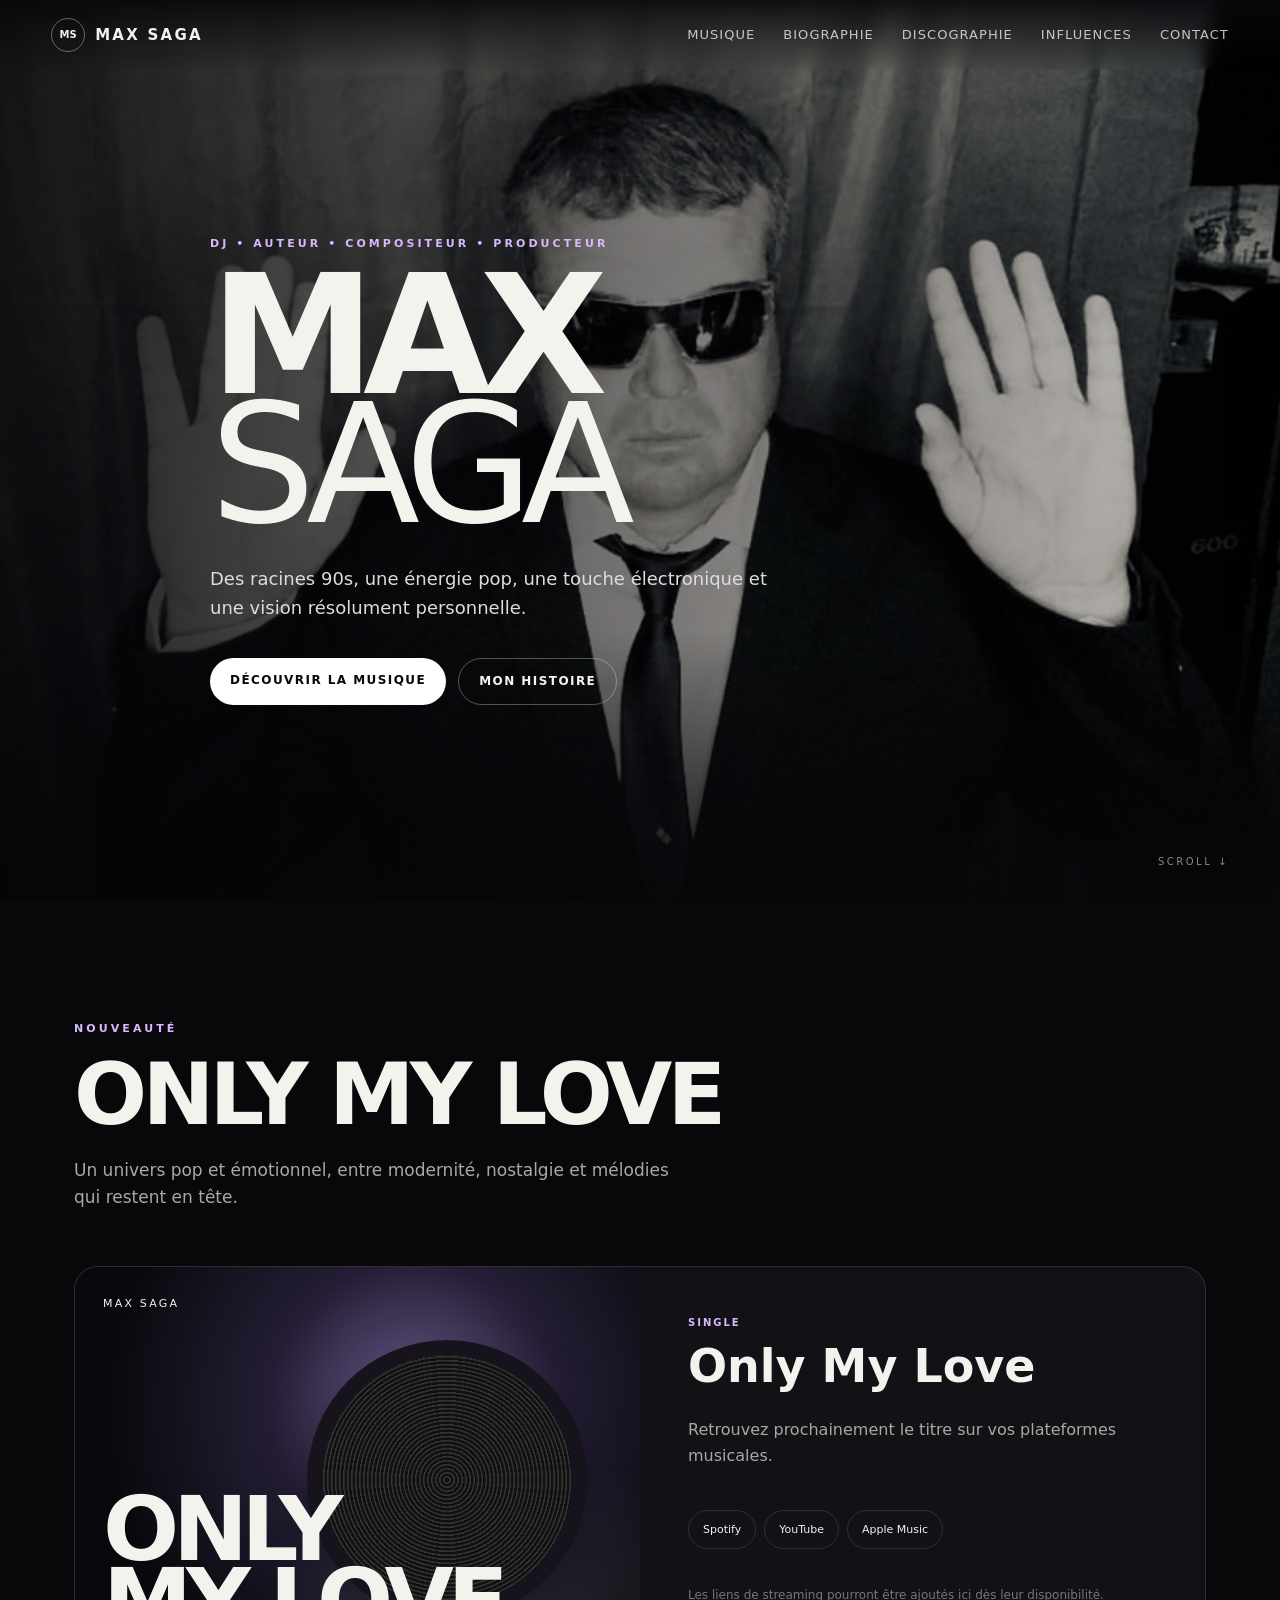
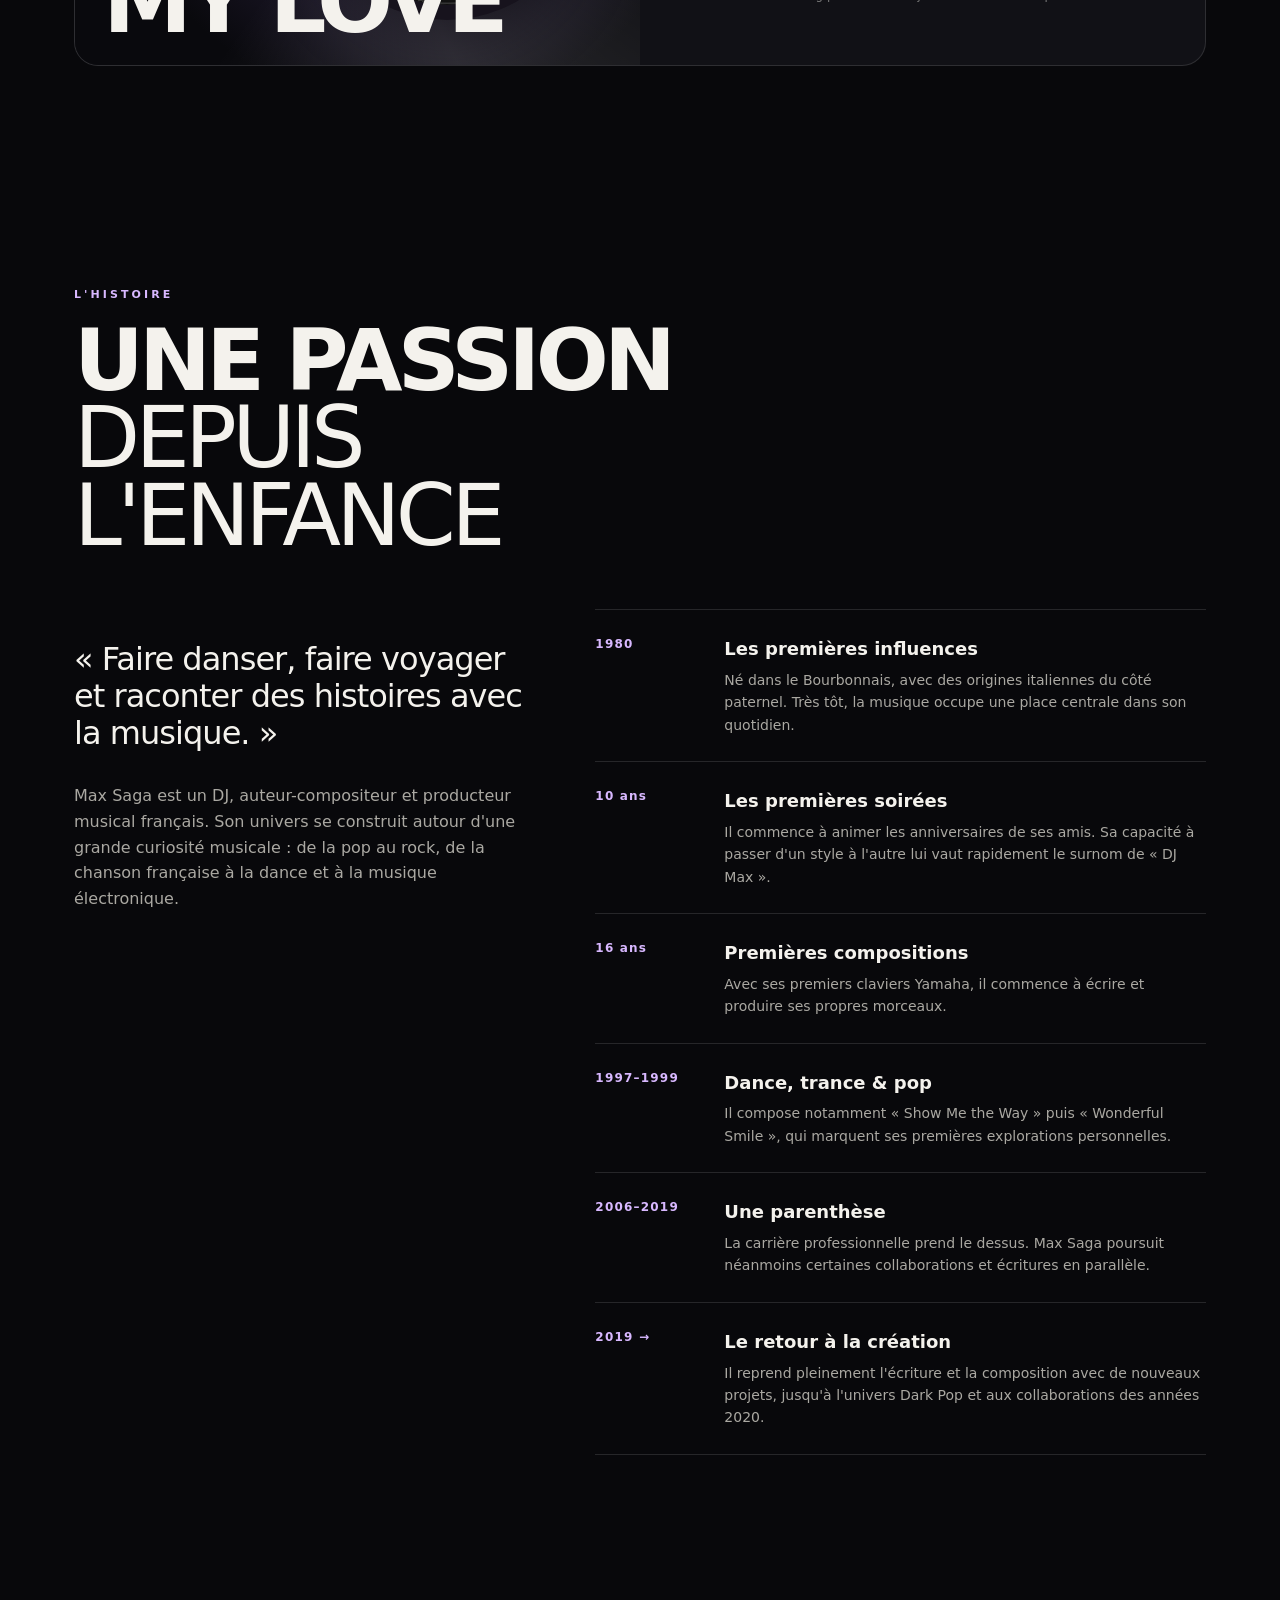
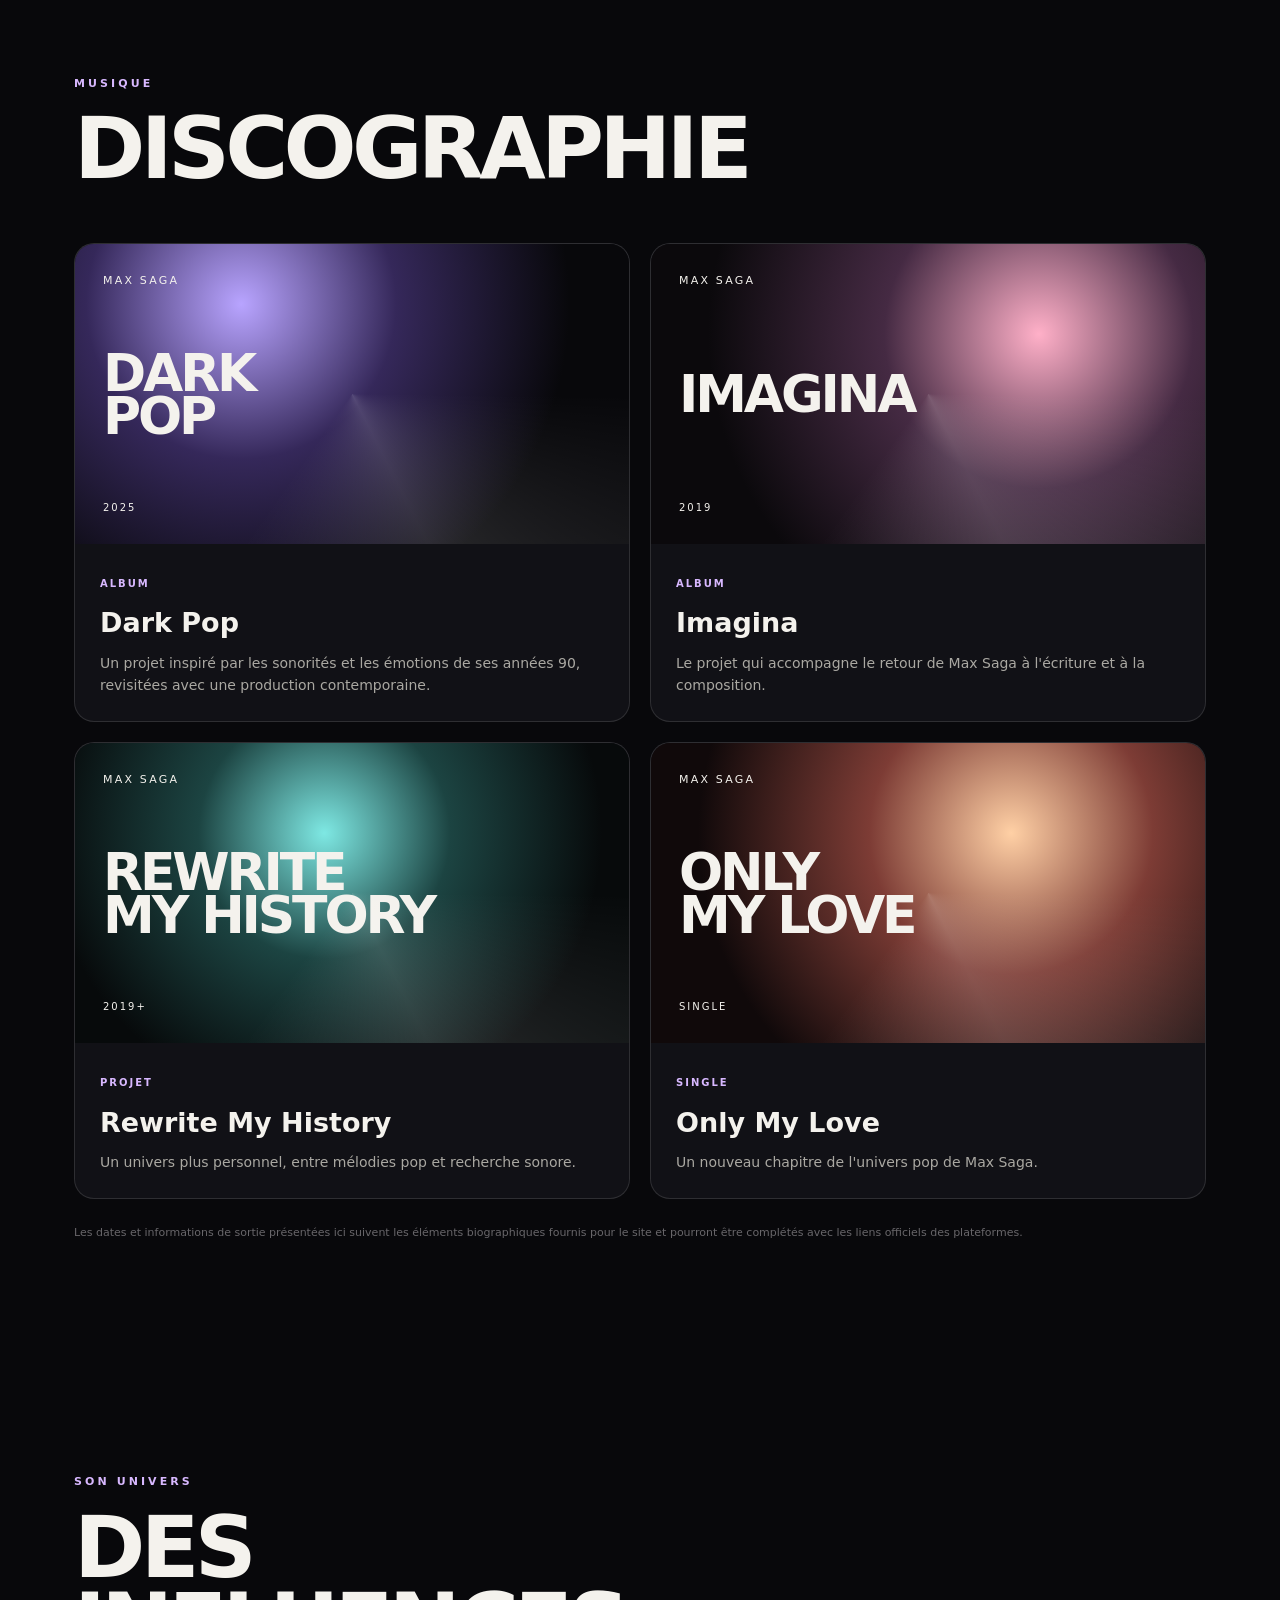
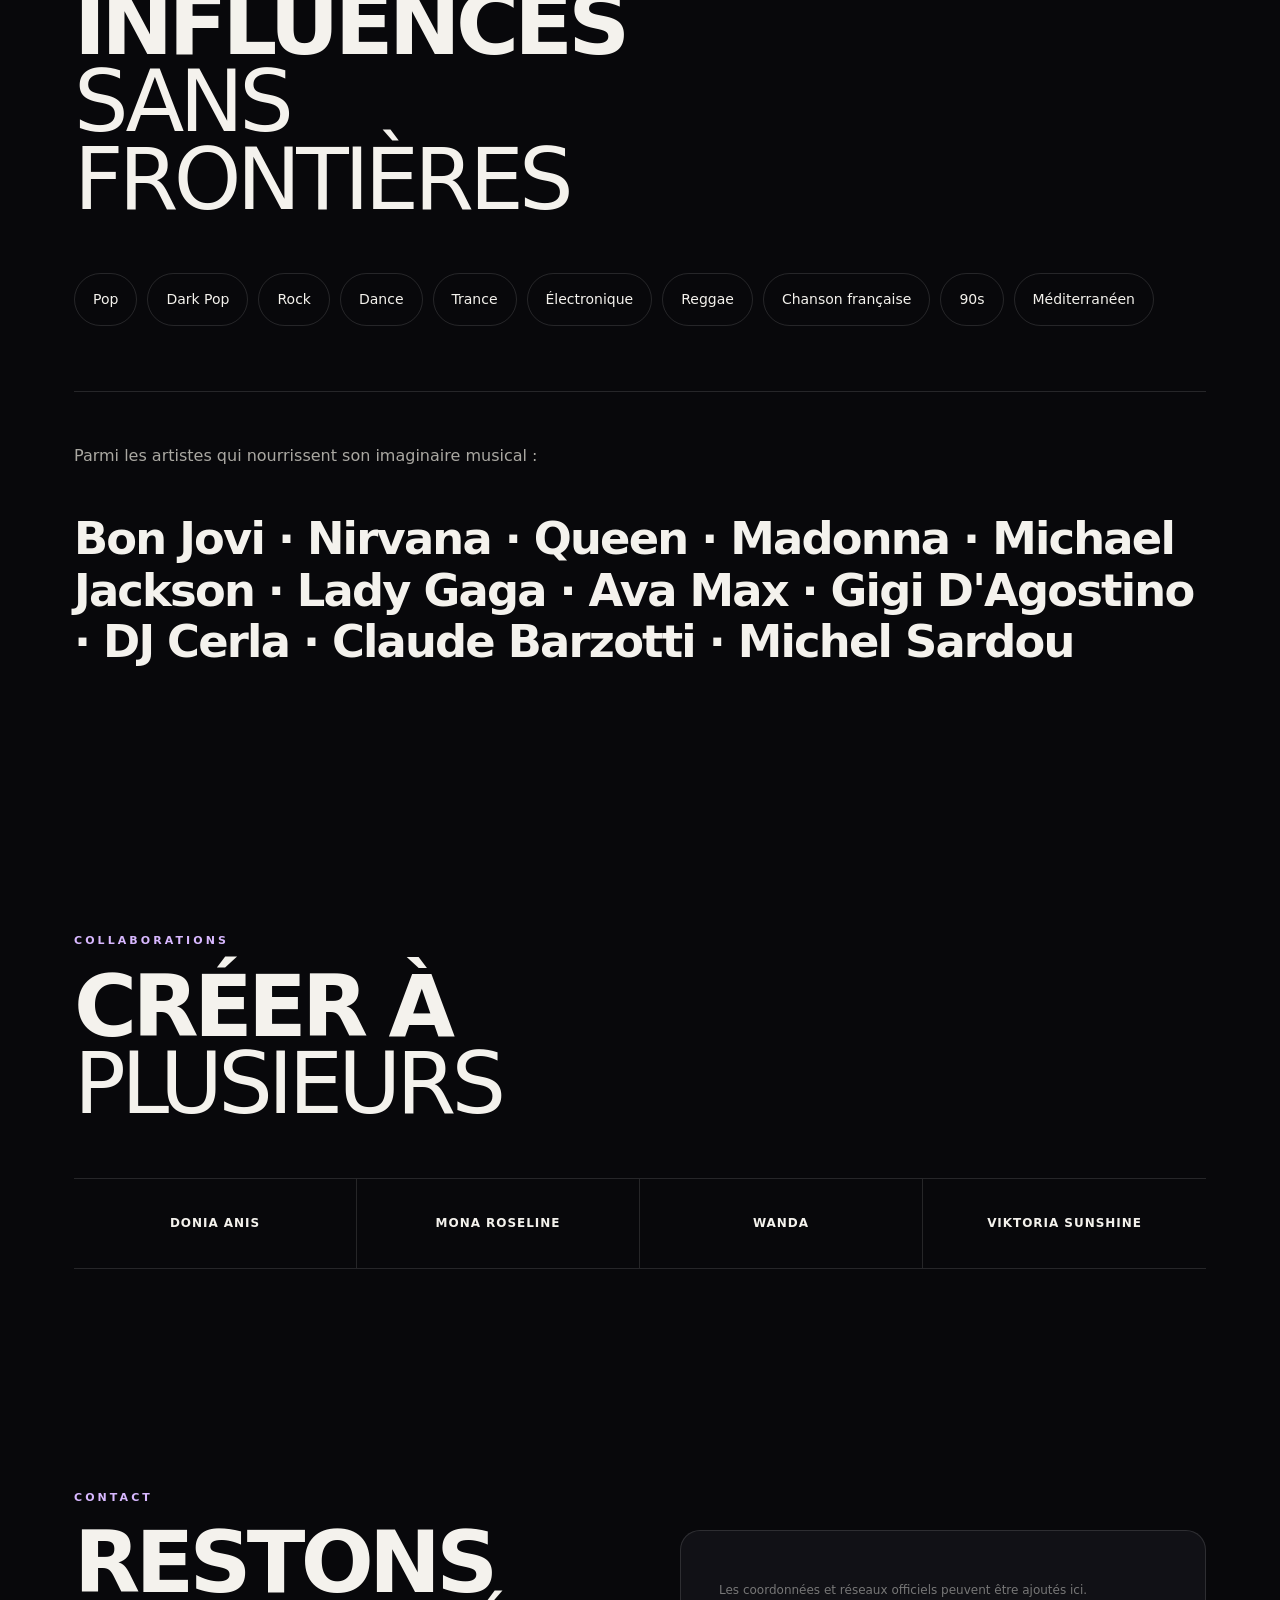
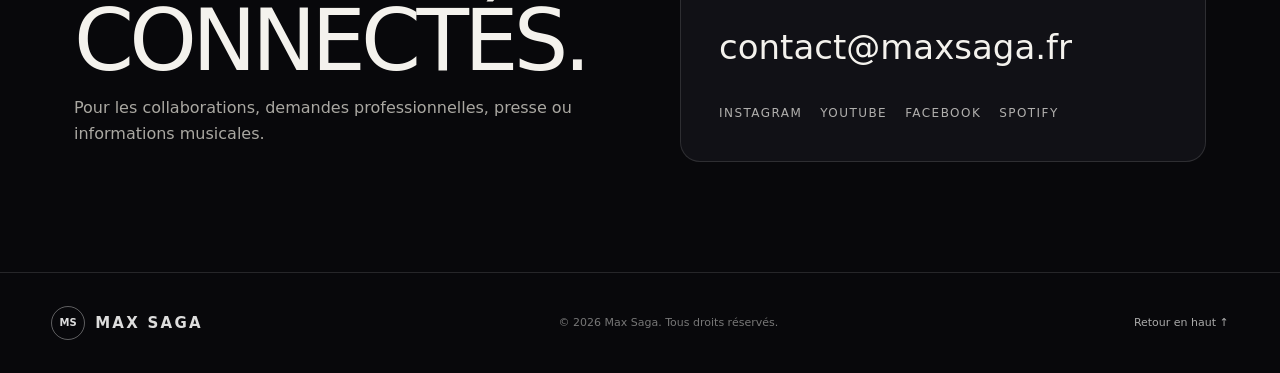
==== index.html @ e33db21e "Add files via upload" ====
<!doctype html>
<html lang="fr">
<head>
  <meta charset="utf-8">
  <meta name="viewport" content="width=device-width, initial-scale=1">
  <title>Max Saga — DJ, auteur & producteur musical</title>
  <meta name="description" content="Max Saga — DJ, auteur-compositeur et producteur français. Pop, Dark Pop, rock, dance et musique électronique. Découvrez sa biographie, sa discographie et ses projets.">
  <meta name="keywords" content="Max Saga, DJ Max, musique, producteur, compositeur, Dark Pop, pop, dance, trance, rock, France">
  <meta name="author" content="Max Saga">
  <meta name="robots" content="index, follow">
  <meta name="theme-color" content="#09090d">
  <link rel="canonical" href="https://maxsaga.fr/">
  <meta property="og:type" content="website">
  <meta property="og:title" content="Max Saga — DJ, auteur & producteur musical">
  <meta property="og:description" content="Le site officiel de Max Saga. Musique, biographie, discographie et actualités.">
  <meta property="og:url" content="https://maxsaga.fr/">
  <meta property="og:image" content="https://maxsaga.fr/assets/max-saga-portrait.jpg">
  <meta name="twitter:card" content="summary_large_image">
  <meta name="twitter:title" content="Max Saga — DJ, auteur & producteur musical">
  <meta name="twitter:description" content="Le site officiel de Max Saga.">
  <meta name="twitter:image" content="https://maxsaga.fr/assets/max-saga-portrait.jpg">
  <link rel="icon" href="favicon.svg" type="image/svg+xml">
  <link rel="stylesheet" href="styles.css">

  <script type="application/ld+json">
  {
    "@context": "https://schema.org",
    "@type": "MusicGroup",
    "name": "Max Saga",
    "url": "https://maxsaga.fr/",
    "genre": ["Pop", "Dark Pop", "Electronic", "Dance", "Rock"],
    "description": "Max Saga est un DJ, auteur-compositeur et producteur musical français.",
    "image": "https://maxsaga.fr/assets/max-saga-portrait.jpg"
  }
  </script>
</head>

<body>
  <header class="site-header">
    <a class="brand" href="#accueil" aria-label="Max Saga — accueil">
      <span class="brand-mark">MS</span>
      <span>MAX <strong>SAGA</strong></span>
    </a>
    <button class="menu-toggle" aria-label="Ouvrir le menu" aria-expanded="false">☰</button>
    <nav class="nav" aria-label="Navigation principale">
      <a href="#musique">Musique</a>
      <a href="biographie.html">Biographie</a>
      <a href="#discographie">Discographie</a>
      <a href="#influences">Influences</a>
      <a href="#contact">Contact</a>
    </nav>
  </header>

  <main>
    <section id="accueil" class="hero">
      <div class="hero-image" role="img" aria-label="Portrait de Max Saga"></div>
      <div class="hero-overlay"></div>
      <div class="hero-content">
        <p class="eyebrow">DJ • AUTEUR • COMPOSITEUR • PRODUCTEUR</p>
        <h1>MAX<br><span>SAGA</span></h1>
        <p class="hero-text">Des racines 90s, une énergie pop, une touche électronique et une vision résolument personnelle.</p>
        <div class="hero-actions">
          <a class="button button-primary" href="#musique">Découvrir la musique</a>
          <a class="button button-ghost" href="#biographie">Mon histoire</a>
        </div>
      </div>
      <div class="scroll-note">SCROLL ↓</div>
    </section>

    <section id="musique" class="section featured">
      <div class="section-heading">
        <p class="eyebrow">NOUVEAUTÉ</p>
        <h2>ONLY MY LOVE</h2>
        <p>Un univers pop et émotionnel, entre modernité, nostalgie et mélodies qui restent en tête.</p>
      </div>
      <div class="featured-card">
        <div class="featured-art">
          <div class="record"></div>
          <span>MAX SAGA</span>
          <strong>ONLY<br>MY LOVE</strong>
        </div>
        <div class="featured-info">
          <span class="tag">SINGLE</span>
          <h3>Only My Love</h3>
          <p>Retrouvez prochainement le titre sur vos plateformes musicales.</p>
          <div class="platforms">
            <a href="#contact" class="platform">Spotify</a>
            <a href="#contact" class="platform">YouTube</a>
            <a href="#contact" class="platform">Apple Music</a>
          </div>
          <p class="small-note">Les liens de streaming pourront être ajoutés ici dès leur disponibilité.</p>
        </div>
      </div>
    </section>

    <section id="biographie" class="section biography">
      <div class="section-heading">
        <p class="eyebrow">L'HISTOIRE</p>
        <h2>UNE PASSION<br><span>DEPUIS L'ENFANCE</span></h2>
      </div>
      <div class="bio-grid">
        <div class="bio-lead">
          <p class="big-quote">« Faire danser, faire voyager et raconter des histoires avec la musique. »</p>
          <p>Max Saga est un DJ, auteur-compositeur et producteur musical français. Son univers se construit autour d'une grande curiosité musicale : de la pop au rock, de la chanson française à la dance et à la musique électronique.</p>
        </div>
        <div class="timeline">
          <article><span>1980</span><div><h3>Les premières influences</h3><p>Né dans le Bourbonnais, avec des origines italiennes du côté paternel. Très tôt, la musique occupe une place centrale dans son quotidien.</p></div></article>
          <article><span>10 ans</span><div><h3>Les premières soirées</h3><p>Il commence à animer les anniversaires de ses amis. Sa capacité à passer d'un style à l'autre lui vaut rapidement le surnom de « DJ Max ».</p></div></article>
          <article><span>16 ans</span><div><h3>Premières compositions</h3><p>Avec ses premiers claviers Yamaha, il commence à écrire et produire ses propres morceaux.</p></div></article>
          <article><span>1997–1999</span><div><h3>Dance, trance & pop</h3><p>Il compose notamment « Show Me the Way » puis « Wonderful Smile », qui marquent ses premières explorations personnelles.</p></div></article>
          <article><span>2006–2019</span><div><h3>Une parenthèse</h3><p>La carrière professionnelle prend le dessus. Max Saga poursuit néanmoins certaines collaborations et écritures en parallèle.</p></div></article>
          <article><span>2019 →</span><div><h3>Le retour à la création</h3><p>Il reprend pleinement l'écriture et la composition avec de nouveaux projets, jusqu'à l'univers Dark Pop et aux collaborations des années 2020.</p></div></article>
        </div>
      </div>
    </section>

    <section id="discographie" class="section discography">
      <div class="section-heading">
        <p class="eyebrow">MUSIQUE</p>
        <h2>DISCOGRAPHIE</h2>
      </div>
      <div class="release-grid">
        <article class="release featured-release">
          <div class="release-cover darkpop"><span>MAX SAGA</span><strong>DARK<br>POP</strong><small>2025</small></div>
          <div class="release-body"><span class="tag">ALBUM</span><h3>Dark Pop</h3><p>Un projet inspiré par les sonorités et les émotions de ses années 90, revisitées avec une production contemporaine.</p></div>
        </article>
        <article class="release">
          <div class="release-cover imagina"><span>MAX SAGA</span><strong>IMAGINA</strong><small>2019</small></div>
          <div class="release-body"><span class="tag">ALBUM</span><h3>Imagina</h3><p>Le projet qui accompagne le retour de Max Saga à l'écriture et à la composition.</p></div>
        </article>
        <article class="release">
          <div class="release-cover rewrite"><span>MAX SAGA</span><strong>REWRITE<br>MY HISTORY</strong><small>2019+</small></div>
          <div class="release-body"><span class="tag">PROJET</span><h3>Rewrite My History</h3><p>Un univers plus personnel, entre mélodies pop et recherche sonore.</p></div>
        </article>
        <article class="release">
          <div class="release-cover onlylove"><span>MAX SAGA</span><strong>ONLY<br>MY LOVE</strong><small>SINGLE</small></div>
          <div class="release-body"><span class="tag">SINGLE</span><h3>Only My Love</h3><p>Un nouveau chapitre de l'univers pop de Max Saga.</p></div>
        </article>
      </div>
      <p class="disclaimer">Les dates et informations de sortie présentées ici suivent les éléments biographiques fournis pour le site et pourront être complétés avec les liens officiels des plateformes.</p>
    </section>

    <section id="influences" class="section influences">
      <div class="section-heading">
        <p class="eyebrow">SON UNIVERS</p>
        <h2>DES INFLUENCES<br><span>SANS FRONTIÈRES</span></h2>
      </div>
      <div class="influence-list">
        <span>Pop</span><span>Dark Pop</span><span>Rock</span><span>Dance</span><span>Trance</span><span>Électronique</span><span>Reggae</span><span>Chanson française</span><span>90s</span><span>Méditerranéen</span>
      </div>
      <div class="artists">
        <p>Parmi les artistes qui nourrissent son imaginaire musical :</p>
        <h3>Bon Jovi · Nirvana · Queen · Madonna · Michael Jackson · Lady Gaga · Ava Max · Gigi D'Agostino · DJ Cerla · Claude Barzotti · Michel Sardou</h3>
      </div>
    </section>

    <section class="section collaborations">
      <div class="section-heading">
        <p class="eyebrow">COLLABORATIONS</p>
        <h2>CRÉER À<br><span>PLUSIEURS</span></h2>
      </div>
      <div class="collab-grid">
        <div>DONIA ANIS</div><div>MONA ROSELINE</div><div>WANDA</div><div>VIKTORIA SUNSHINE</div>
      </div>
    </section>

    <section id="contact" class="section contact">
      <div>
        <p class="eyebrow">CONTACT</p>
        <h2>RESTONS<br><span>CONNECTÉS.</span></h2>
        <p>Pour les collaborations, demandes professionnelles, presse ou informations musicales.</p>
      </div>
      <div class="contact-card">
        <p class="small-note">Les coordonnées et réseaux officiels peuvent être ajoutés ici.</p>
        <a class="email" href="mailto:contact@maxsaga.fr">contact@maxsaga.fr</a>
        <div class="socials">
          <a href="#" aria-label="Instagram">Instagram</a>
          <a href="#" aria-label="YouTube">YouTube</a>
          <a href="#" aria-label="Facebook">Facebook</a>
          <a href="#" aria-label="Spotify">Spotify</a>
        </div>
      </div>
    </section>
  </main>

  <footer class="footer">
    <div class="brand"><span class="brand-mark">MS</span><span>MAX <strong>SAGA</strong></span></div>
    <p>© <span id="year"></span> Max Saga. Tous droits réservés.</p>
    <a href="#accueil">Retour en haut ↑</a>
  </footer>

  <script src="script.js"></script>
</body>
</html>
---- styles.css ----
:root{
  --bg:#08080b; --panel:#111116; --text:#f4f2ed; --muted:#aaa8a2;
  --line:rgba(255,255,255,.12); --accent:#d8b8ff; --accent2:#8d6cff;
  --max:1180px; --radius:24px;
}
*{box-sizing:border-box}
html{scroll-behavior:smooth}
body{margin:0;background:var(--bg);color:var(--text);font-family:Inter,ui-sans-serif,system-ui,-apple-system,BlinkMacSystemFont,"Segoe UI",sans-serif;line-height:1.6}
a{color:inherit;text-decoration:none}
.site-header{position:fixed;z-index:50;top:0;left:0;right:0;display:flex;align-items:center;justify-content:space-between;padding:18px 4vw;background:linear-gradient(180deg,rgba(8,8,11,.9),rgba(8,8,11,0));backdrop-filter:blur(8px)}
.brand{display:flex;align-items:center;gap:10px;font-size:15px;letter-spacing:.15em;font-weight:700}.brand strong{font-weight:900}
.brand-mark{display:grid;place-items:center;width:34px;height:34px;border:1px solid rgba(255,255,255,.35);border-radius:50%;font-size:10px;letter-spacing:0}
.nav{display:flex;gap:28px;font-size:13px;letter-spacing:.08em;text-transform:uppercase}.nav a{opacity:.78}.nav a:hover{opacity:1}
.menu-toggle{display:none;background:none;border:0;color:#fff;font-size:24px}
.hero{min-height:100vh;position:relative;display:flex;align-items:center;overflow:hidden}
.hero-image{position:absolute;inset:0;background-image:url("assets/max-saga-portrait.jpg");background-size:cover;background-position:center 28%;filter:saturate(.82) contrast(1.03)}
.hero-overlay{position:absolute;inset:0;background:linear-gradient(90deg,rgba(5,5,8,.9) 0%,rgba(5,5,8,.56) 45%,rgba(5,5,8,.2) 100%),linear-gradient(0deg,rgba(8,8,11,.9),transparent 30%)}
.hero-content{position:relative;z-index:2;width:min(900px,90%);margin:120px auto 80px;padding:0 20px}
.eyebrow{font-size:11px;letter-spacing:.28em;font-weight:800;color:var(--accent);text-transform:uppercase;margin:0 0 18px}
h1{font-size:clamp(72px,13vw,170px);line-height:.78;letter-spacing:-.075em;margin:0;font-weight:900}h1 span{font-weight:300}
.hero-text{max-width:560px;font-size:18px;color:#ddd;margin:35px 0}
.hero-actions{display:flex;gap:12px;flex-wrap:wrap}.button{display:inline-flex;padding:13px 20px;border-radius:999px;font-size:12px;font-weight:800;letter-spacing:.12em;text-transform:uppercase}.button-primary{background:#fff;color:#08080b}.button-ghost{border:1px solid rgba(255,255,255,.3)}
.scroll-note{position:absolute;right:4vw;bottom:30px;font-size:10px;letter-spacing:.25em;opacity:.55}
.section{max-width:var(--max);margin:auto;padding:110px 24px}.section-heading{max-width:720px;margin-bottom:55px}
h2{font-size:clamp(46px,7vw,86px);line-height:.9;letter-spacing:-.055em;margin:0}h2 span{font-weight:300}
.section-heading>p:last-child{color:var(--muted);max-width:620px;margin-top:24px;font-size:17px}
.featured{padding-top:120px}.featured-card{display:grid;grid-template-columns:1fr 1fr;background:var(--panel);border:1px solid var(--line);border-radius:var(--radius);overflow:hidden}
.featured-art,.release-cover{position:relative;overflow:hidden;min-height:390px;background:radial-gradient(circle at 60% 35%,#6e5e91 0,#241d34 34%,#09090d 72%);padding:28px;display:flex;flex-direction:column;justify-content:space-between}
.featured-art:before,.release-cover:before{content:"";position:absolute;inset:-40%;background:conic-gradient(from 90deg,transparent,#fff2,transparent 35%);animation:spin 18s linear infinite}
.featured-art>*{position:relative}.featured-art span,.release-cover span{font-size:11px;letter-spacing:.2em}.featured-art strong{font-size:clamp(54px,7vw,100px);line-height:.8;letter-spacing:-.07em}
.record{position:absolute!important;width:250px;height:250px;border-radius:50%;right:12%;top:22%;background:repeating-radial-gradient(circle,#111 0 2px,#333 3px 4px);box-shadow:0 0 0 15px #17131d,0 25px 60px #0008}
.featured-info{padding:48px;display:flex;flex-direction:column;justify-content:center}.tag{font-size:10px;letter-spacing:.2em;color:var(--accent);font-weight:800}.featured-info h3{font-size:46px;line-height:1;margin:12px 0}.featured-info p{color:var(--muted)}.platforms{display:flex;gap:8px;flex-wrap:wrap;margin:25px 0}.platform{padding:10px 14px;border:1px solid var(--line);border-radius:999px;font-size:11px}
.small-note{font-size:12px!important;color:#777!important}
.bio-grid{display:grid;grid-template-columns:.85fr 1.15fr;gap:70px}.big-quote{font-size:32px;line-height:1.15;letter-spacing:-.03em}.bio-lead>p:last-child{color:var(--muted)}
.timeline{border-top:1px solid var(--line)}.timeline article{display:grid;grid-template-columns:105px 1fr;gap:24px;padding:25px 0;border-bottom:1px solid var(--line)}.timeline article>span{color:var(--accent);font-size:12px;font-weight:800;letter-spacing:.1em}.timeline h3{margin:0 0 5px;font-size:18px}.timeline p{margin:0;color:var(--muted);font-size:14px}
.release-grid{display:grid;grid-template-columns:repeat(2,1fr);gap:20px}.release{background:var(--panel);border:1px solid var(--line);border-radius:20px;overflow:hidden}.release-cover{min-height:300px}.release-cover strong{font-size:52px;line-height:.82;letter-spacing:-.06em}.release-cover small{font-size:10px;letter-spacing:.2em}.darkpop{background:radial-gradient(circle at 30% 20%,#b8a4ff,#35285a 34%,#08080b 72%)}.imagina{background:radial-gradient(circle at 70% 30%,#ffb0c8,#452a43 35%,#0b090c 75%)}.rewrite{background:radial-gradient(circle at 45% 30%,#7ee8e3,#1c4442 34%,#070a0b 75%)}.onlylove{background:radial-gradient(circle at 65% 30%,#ffd0a5,#7d3c35 34%,#10090a 75%)}
.release-body{padding:25px}.release-body h3{font-size:27px;margin:7px 0}.release-body p{color:var(--muted);margin:0;font-size:14px}.disclaimer{font-size:11px;color:#68666a;margin-top:25px}
.influence-list{display:flex;flex-wrap:wrap;gap:10px;margin-bottom:65px}.influence-list span{padding:14px 18px;border:1px solid var(--line);border-radius:999px;font-size:14px}.artists{border-top:1px solid var(--line);padding-top:35px}.artists p{color:var(--muted)}.artists h3{font-size:clamp(24px,3.5vw,46px);line-height:1.15;letter-spacing:-.04em}
.collab-grid{display:grid;grid-template-columns:repeat(4,1fr);border-top:1px solid var(--line);border-bottom:1px solid var(--line)}.collab-grid div{padding:35px 15px;text-align:center;border-right:1px solid var(--line);font-weight:800;letter-spacing:.08em;font-size:12px}.collab-grid div:last-child{border-right:0}
.contact{display:grid;grid-template-columns:1fr 1fr;gap:80px;align-items:end}.contact>div>p:not(.eyebrow){color:var(--muted);max-width:500px}.contact-card{border:1px solid var(--line);background:var(--panel);padding:38px;border-radius:20px}.email{font-size:clamp(20px,3vw,34px);display:block;margin:20px 0 30px;word-break:break-word}.socials{display:flex;flex-wrap:wrap;gap:18px;font-size:12px;text-transform:uppercase;letter-spacing:.12em}.socials a{opacity:.7}.socials a:hover{opacity:1}
.footer{border-top:1px solid var(--line);display:flex;align-items:center;justify-content:space-between;padding:30px 4vw;color:#777;font-size:11px}.footer .brand{color:#ddd}.footer>a{color:#aaa}
@keyframes spin{to{transform:rotate(360deg)}} 
@media(max-width:800px){
  .site-header{padding:14px 20px}.menu-toggle{display:block}.nav{display:none;position:absolute;top:62px;left:12px;right:12px;padding:20px;background:#111116;border:1px solid var(--line);border-radius:16px;flex-direction:column;gap:16px}.nav.open{display:flex}
  .hero-content{margin-top:150px}.hero-image{background-position:58% center}.hero-overlay{background:linear-gradient(90deg,rgba(5,5,8,.86),rgba(5,5,8,.25)),linear-gradient(0deg,rgba(8,8,11,.95),transparent 50%)}
  .section{padding:80px 20px}.featured-card,.bio-grid,.contact{grid-template-columns:1fr}.featured-info{padding:32px}.record{width:180px;height:180px}.release-grid{grid-template-columns:1fr}.collab-grid{grid-template-columns:1fr 1fr}.collab-grid div:nth-child(2){border-right:0}.collab-grid div{border-bottom:1px solid var(--line)}.footer{flex-direction:column;gap:15px;text-align:center}
}
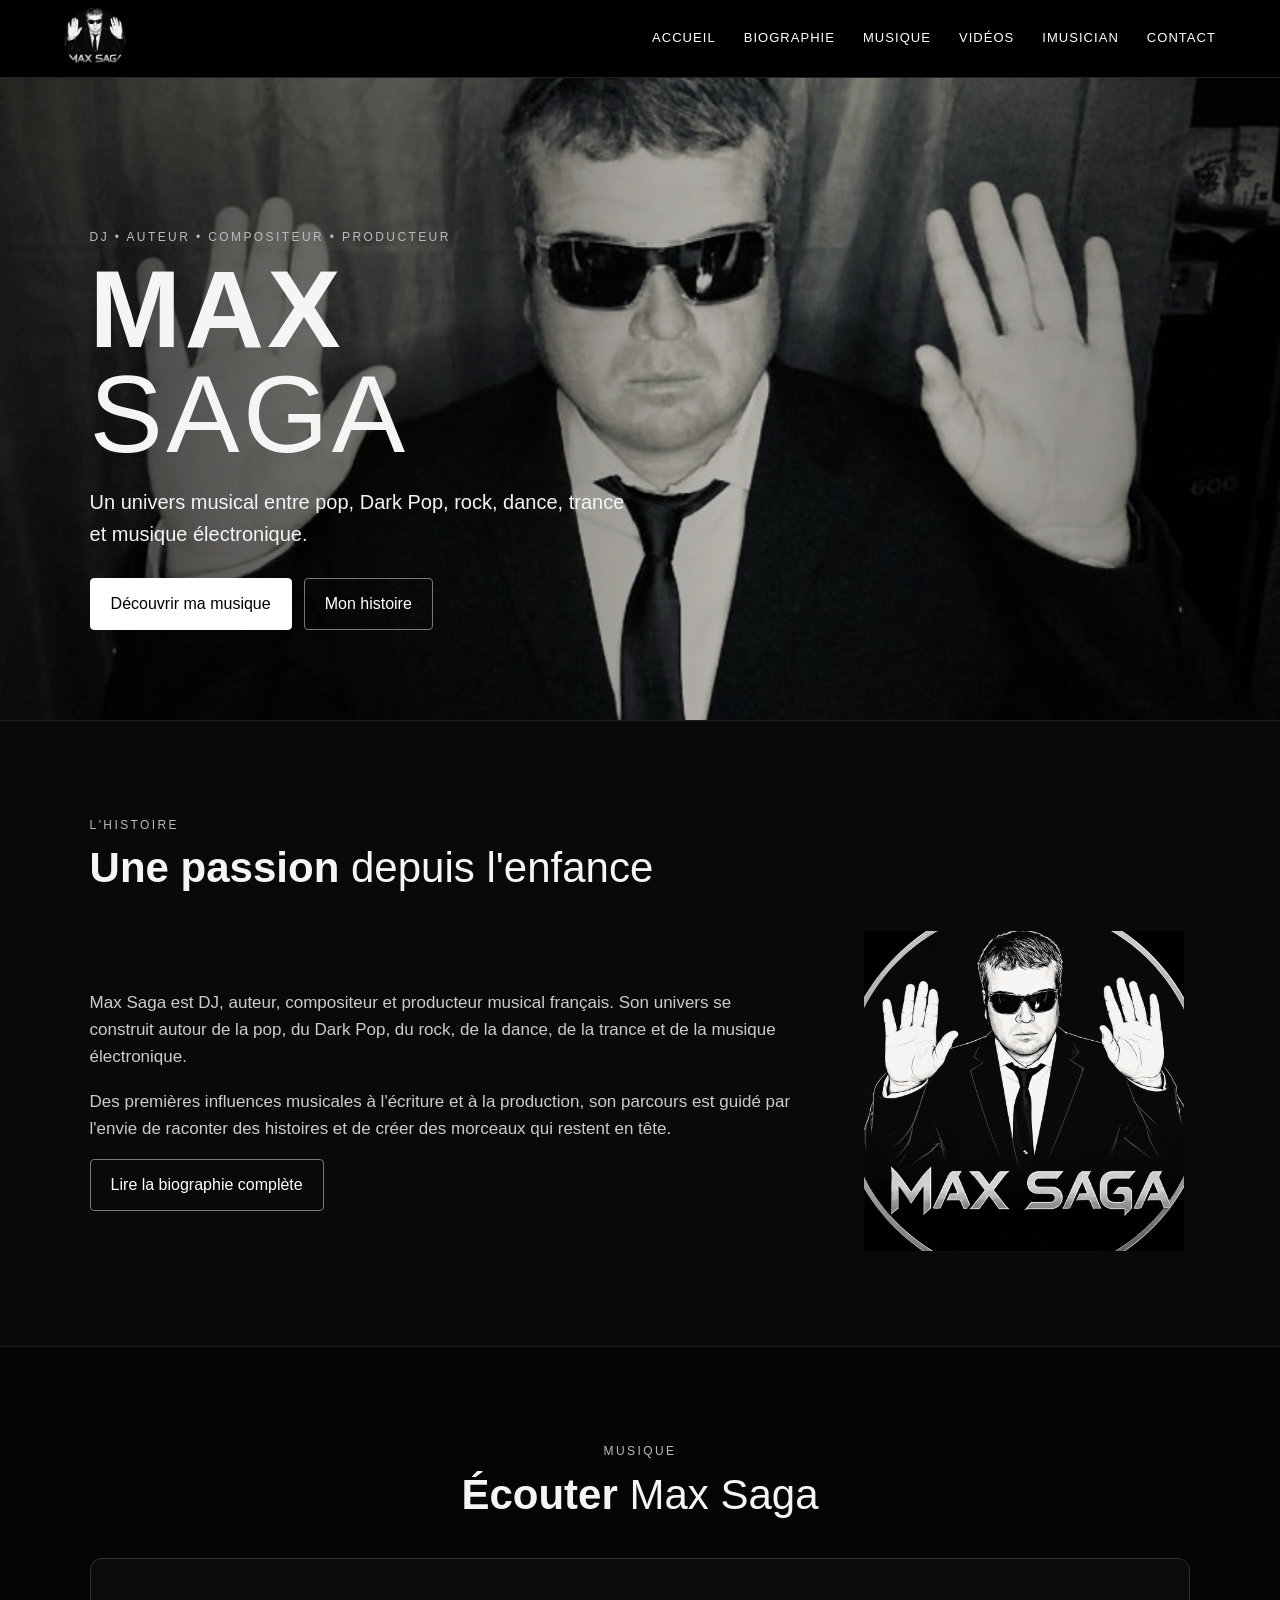
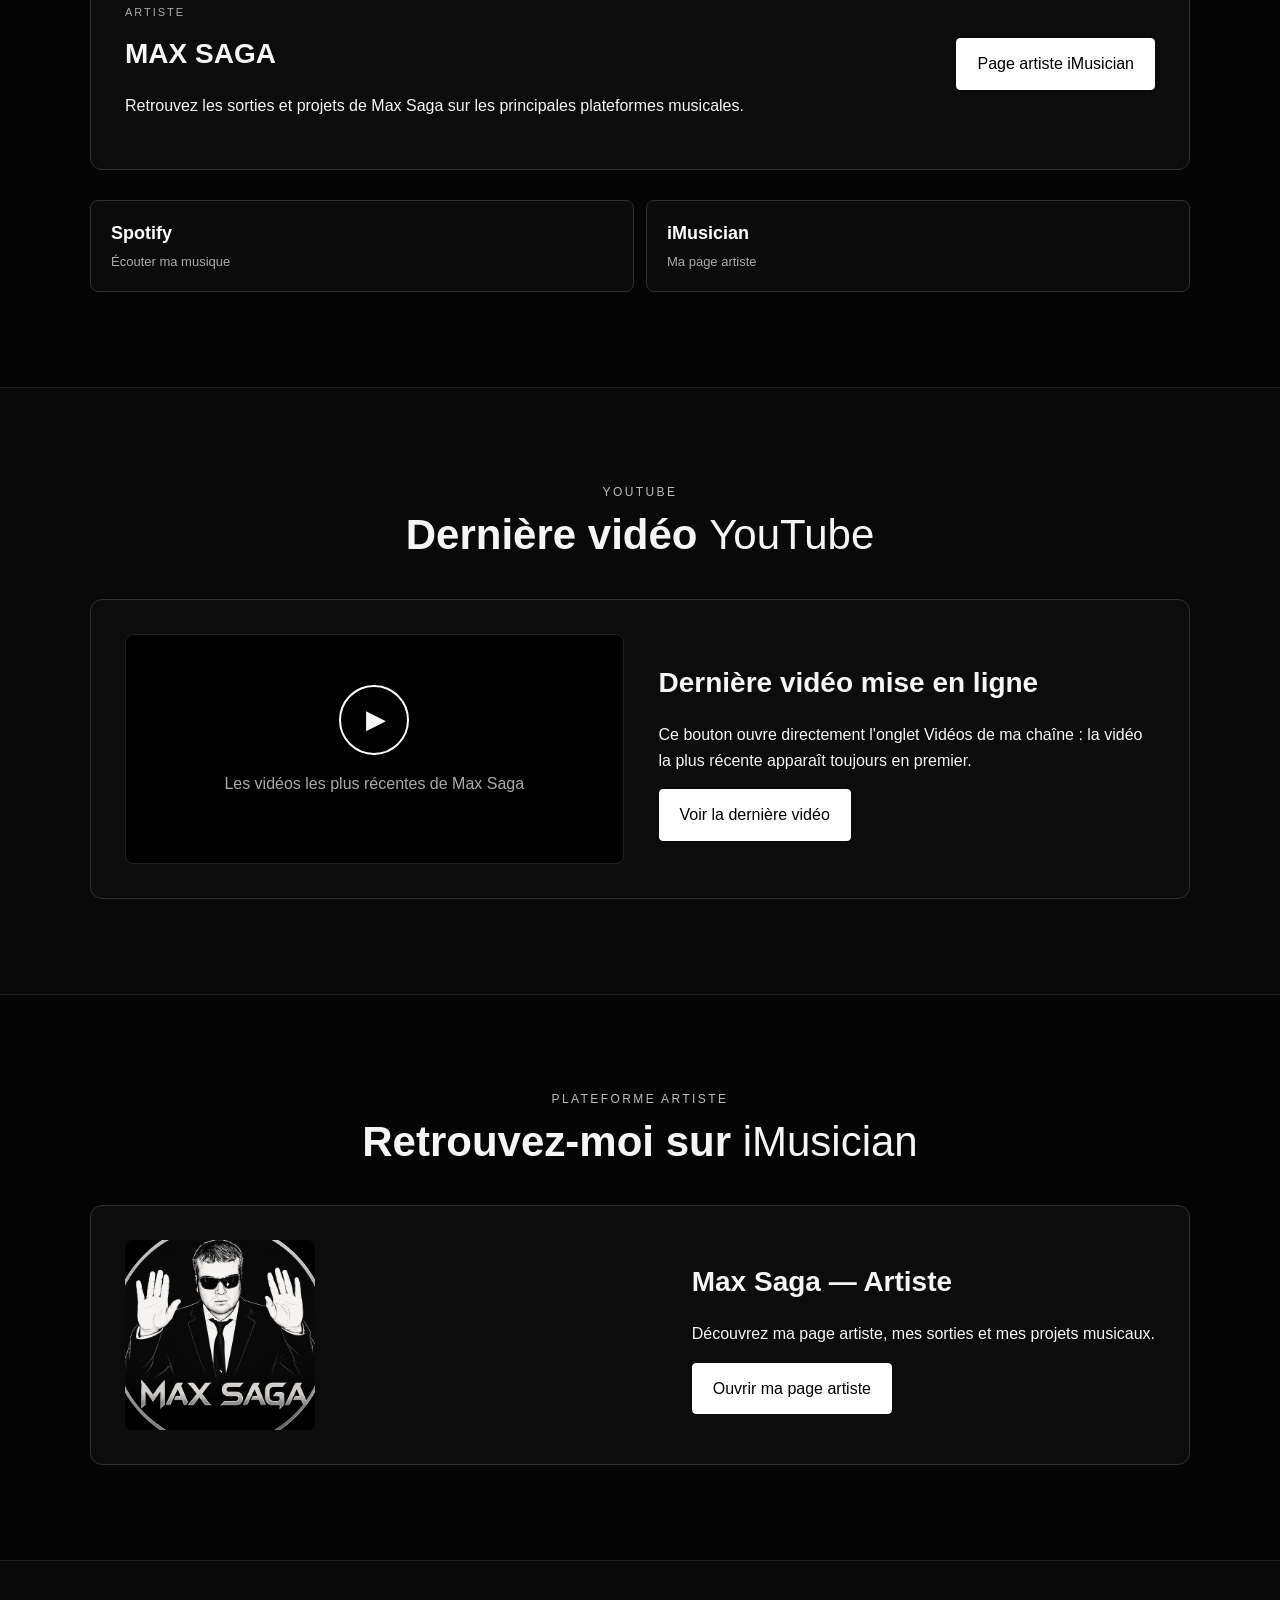
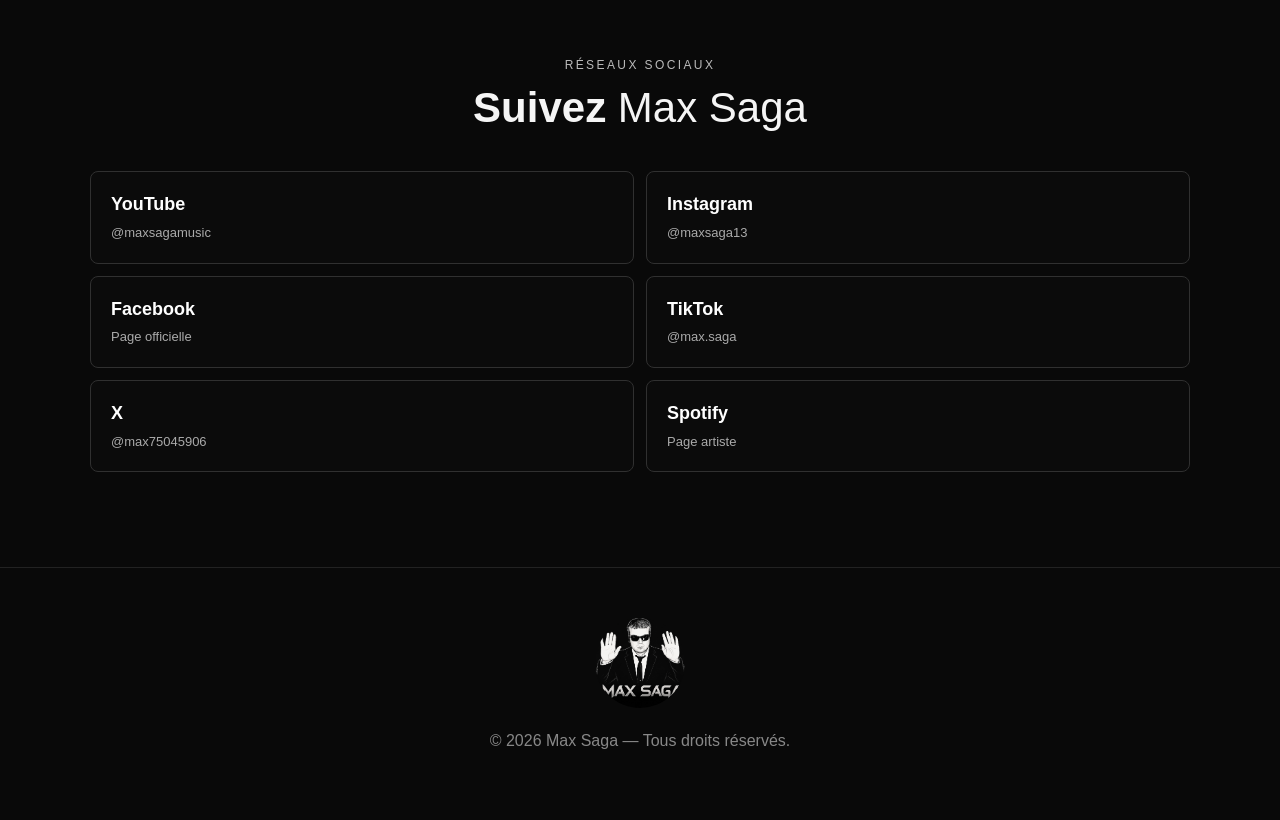
==== commit 0cccb838: "Add files via upload" ====
--- a/index.html
+++ b/index.html
@@ -3,192 +3,136 @@
 <head>
   <meta charset="utf-8">
   <meta name="viewport" content="width=device-width, initial-scale=1">
-  <title>Max Saga — DJ, auteur & producteur musical</title>
-  <meta name="description" content="Max Saga — DJ, auteur-compositeur et producteur français. Pop, Dark Pop, rock, dance et musique électronique. Découvrez sa biographie, sa discographie et ses projets.">
-  <meta name="keywords" content="Max Saga, DJ Max, musique, producteur, compositeur, Dark Pop, pop, dance, trance, rock, France">
-  <meta name="author" content="Max Saga">
-  <meta name="robots" content="index, follow">
-  <meta name="theme-color" content="#09090d">
-  <link rel="canonical" href="https://maxsaga.fr/">
-  <meta property="og:type" content="website">
-  <meta property="og:title" content="Max Saga — DJ, auteur & producteur musical">
-  <meta property="og:description" content="Le site officiel de Max Saga. Musique, biographie, discographie et actualités.">
-  <meta property="og:url" content="https://maxsaga.fr/">
-  <meta property="og:image" content="https://maxsaga.fr/assets/max-saga-portrait.jpg">
-  <meta name="twitter:card" content="summary_large_image">
-  <meta name="twitter:title" content="Max Saga — DJ, auteur & producteur musical">
-  <meta name="twitter:description" content="Le site officiel de Max Saga.">
-  <meta name="twitter:image" content="https://maxsaga.fr/assets/max-saga-portrait.jpg">
-  <link rel="icon" href="favicon.svg" type="image/svg+xml">
+  <title>Max Saga — DJ, auteur, compositeur et producteur</title>
+  <meta name="description" content="Site officiel de Max Saga : musique, biographie, vidéos, iMusician et réseaux sociaux.">
   <link rel="stylesheet" href="styles.css">
+</head>
+<body>
 
-  <script type="application/ld+json">
-  {
-    "@context": "https://schema.org",
-    "@type": "MusicGroup",
-    "name": "Max Saga",
-    "url": "https://maxsaga.fr/",
-    "genre": ["Pop", "Dark Pop", "Electronic", "Dance", "Rock"],
-    "description": "Max Saga est un DJ, auteur-compositeur et producteur musical français.",
-    "image": "https://maxsaga.fr/assets/max-saga-portrait.jpg"
-  }
-  </script>
-</head>
+<header class="site-header">
+  <a class="brand" href="#accueil" aria-label="Max Saga - Accueil">
+    <img src="assets/max-saga-logo.jpg" alt="Logo Max Saga">
+  </a>
 
-<body>
-  <header class="site-header">
-    <a class="brand" href="#accueil" aria-label="Max Saga — accueil">
-      <span class="brand-mark">MS</span>
-      <span>MAX <strong>SAGA</strong></span>
-    </a>
-    <button class="menu-toggle" aria-label="Ouvrir le menu" aria-expanded="false">☰</button>
-    <nav class="nav" aria-label="Navigation principale">
-      <a href="#musique">Musique</a>
-      <a href="biographie.html">Biographie</a>
-      <a href="#discographie">Discographie</a>
-      <a href="#influences">Influences</a>
-      <a href="#contact">Contact</a>
-    </nav>
-  </header>
+  <button class="menu-toggle" aria-label="Ouvrir le menu">☰</button>
 
-  <main>
-    <section id="accueil" class="hero">
-      <div class="hero-image" role="img" aria-label="Portrait de Max Saga"></div>
-      <div class="hero-overlay"></div>
-      <div class="hero-content">
-        <p class="eyebrow">DJ • AUTEUR • COMPOSITEUR • PRODUCTEUR</p>
-        <h1>MAX<br><span>SAGA</span></h1>
-        <p class="hero-text">Des racines 90s, une énergie pop, une touche électronique et une vision résolument personnelle.</p>
-        <div class="hero-actions">
-          <a class="button button-primary" href="#musique">Découvrir la musique</a>
-          <a class="button button-ghost" href="#biographie">Mon histoire</a>
-        </div>
+  <nav class="nav">
+    <a href="#accueil">Accueil</a>
+    <a href="#biographie">Biographie</a>
+    <a href="#musique">Musique</a>
+    <a href="#videos">Vidéos</a>
+    <a href="#imusician">iMusician</a>
+    <a href="#contact">Contact</a>
+  </nav>
+</header>
+
+<main>
+  <section id="accueil" class="hero">
+    <img src="assets/max-saga-photo.jpg" alt="Max Saga" class="hero-photo">
+    <div class="hero-overlay"></div>
+    <div class="hero-content">
+      <p class="eyebrow">DJ • AUTEUR • COMPOSITEUR • PRODUCTEUR</p>
+      <h1>MAX <span>SAGA</span></h1>
+      <p>Un univers musical entre pop, Dark Pop, rock, dance, trance et musique électronique.</p>
+      <div class="actions">
+        <a class="button primary" href="#musique">Découvrir ma musique</a>
+        <a class="button" href="#biographie">Mon histoire</a>
       </div>
-      <div class="scroll-note">SCROLL ↓</div>
-    </section>
+    </div>
+  </section>
 
-    <section id="musique" class="section featured">
-      <div class="section-heading">
-        <p class="eyebrow">NOUVEAUTÉ</p>
-        <h2>ONLY MY LOVE</h2>
-        <p>Un univers pop et émotionnel, entre modernité, nostalgie et mélodies qui restent en tête.</p>
+  <section id="biographie" class="section">
+    <div class="section-title">
+      <p class="eyebrow">L'HISTOIRE</p>
+      <h2>Une passion <span>depuis l'enfance</span></h2>
+    </div>
+    <div class="bio-grid">
+      <div>
+        <p>Max Saga est DJ, auteur, compositeur et producteur musical français. Son univers se construit autour de la pop, du Dark Pop, du rock, de la dance, de la trance et de la musique électronique.</p>
+        <p>Des premières influences musicales à l'écriture et à la production, son parcours est guidé par l'envie de raconter des histoires et de créer des morceaux qui restent en tête.</p>
+        <a class="button" href="biographie.html">Lire la biographie complète</a>
       </div>
-      <div class="featured-card">
-        <div class="featured-art">
-          <div class="record"></div>
-          <span>MAX SAGA</span>
-          <strong>ONLY<br>MY LOVE</strong>
-        </div>
-        <div class="featured-info">
-          <span class="tag">SINGLE</span>
-          <h3>Only My Love</h3>
-          <p>Retrouvez prochainement le titre sur vos plateformes musicales.</p>
-          <div class="platforms">
-            <a href="#contact" class="platform">Spotify</a>
-            <a href="#contact" class="platform">YouTube</a>
-            <a href="#contact" class="platform">Apple Music</a>
-          </div>
-          <p class="small-note">Les liens de streaming pourront être ajoutés ici dès leur disponibilité.</p>
-        </div>
+      <img src="assets/max-saga-logo.jpg" alt="Logo Max Saga" class="bio-logo">
+    </div>
+  </section>
+
+  <section id="musique" class="section dark">
+    <div class="section-title center">
+      <p class="eyebrow">MUSIQUE</p>
+      <h2>Écouter <span>Max Saga</span></h2>
+    </div>
+
+    <div class="music-card">
+      <div>
+        <p class="tag">ARTISTE</p>
+        <h3>MAX SAGA</h3>
+        <p>Retrouvez les sorties et projets de Max Saga sur les principales plateformes musicales.</p>
       </div>
-    </section>
+      <a class="button primary" href="https://music.imusician.pro/artist/8F7rnIvpKA" target="_blank" rel="noopener">Page artiste iMusician</a>
+    </div>
 
-    <section id="biographie" class="section biography">
-      <div class="section-heading">
-        <p class="eyebrow">L'HISTOIRE</p>
-        <h2>UNE PASSION<br><span>DEPUIS L'ENFANCE</span></h2>
+    <div class="social-grid">
+      <a href="https://open.spotify.com/artist/0sJPbMaDbEKVAXkDvaG68d" target="_blank" rel="noopener"><strong>Spotify</strong><span>Écouter ma musique</span></a>
+      <a href="https://music.imusician.pro/artist/8F7rnIvpKA" target="_blank" rel="noopener"><strong>iMusician</strong><span>Ma page artiste</span></a>
+    </div>
+  </section>
+
+  <section id="videos" class="section">
+    <div class="section-title center">
+      <p class="eyebrow">YOUTUBE</p>
+      <h2>Dernière vidéo <span>YouTube</span></h2>
+    </div>
+
+    <div class="video-card">
+      <div class="video-placeholder">
+        <div class="play">▶</div>
+        <p>Les vidéos les plus récentes de Max Saga</p>
       </div>
-      <div class="bio-grid">
-        <div class="bio-lead">
-          <p class="big-quote">« Faire danser, faire voyager et raconter des histoires avec la musique. »</p>
-          <p>Max Saga est un DJ, auteur-compositeur et producteur musical français. Son univers se construit autour d'une grande curiosité musicale : de la pop au rock, de la chanson française à la dance et à la musique électronique.</p>
-        </div>
-        <div class="timeline">
-          <article><span>1980</span><div><h3>Les premières influences</h3><p>Né dans le Bourbonnais, avec des origines italiennes du côté paternel. Très tôt, la musique occupe une place centrale dans son quotidien.</p></div></article>
-          <article><span>10 ans</span><div><h3>Les premières soirées</h3><p>Il commence à animer les anniversaires de ses amis. Sa capacité à passer d'un style à l'autre lui vaut rapidement le surnom de « DJ Max ».</p></div></article>
-          <article><span>16 ans</span><div><h3>Premières compositions</h3><p>Avec ses premiers claviers Yamaha, il commence à écrire et produire ses propres morceaux.</p></div></article>
-          <article><span>1997–1999</span><div><h3>Dance, trance & pop</h3><p>Il compose notamment « Show Me the Way » puis « Wonderful Smile », qui marquent ses premières explorations personnelles.</p></div></article>
-          <article><span>2006–2019</span><div><h3>Une parenthèse</h3><p>La carrière professionnelle prend le dessus. Max Saga poursuit néanmoins certaines collaborations et écritures en parallèle.</p></div></article>
-          <article><span>2019 →</span><div><h3>Le retour à la création</h3><p>Il reprend pleinement l'écriture et la composition avec de nouveaux projets, jusqu'à l'univers Dark Pop et aux collaborations des années 2020.</p></div></article>
-        </div>
+      <div class="video-info">
+        <h3>Dernière vidéo mise en ligne</h3>
+        <p>Ce bouton ouvre directement l'onglet Vidéos de ma chaîne : la vidéo la plus récente apparaît toujours en premier.</p>
+        <a class="button primary" href="https://www.youtube.com/@maxsagamusic/videos" target="_blank" rel="noopener">Voir la dernière vidéo</a>
       </div>
-    </section>
+    </div>
+  </section>
 
-    <section id="discographie" class="section discography">
-      <div class="section-heading">
-        <p class="eyebrow">MUSIQUE</p>
-        <h2>DISCOGRAPHIE</h2>
+  <section id="imusician" class="section dark">
+    <div class="section-title center">
+      <p class="eyebrow">PLATEFORME ARTISTE</p>
+      <h2>Retrouvez-moi sur <span>iMusician</span></h2>
+    </div>
+    <div class="imusician-card">
+      <img src="assets/max-saga-logo.jpg" alt="Max Saga">
+      <div>
+        <h3>Max Saga — Artiste</h3>
+        <p>Découvrez ma page artiste, mes sorties et mes projets musicaux.</p>
+        <a class="button primary" href="https://music.imusician.pro/artist/8F7rnIvpKA" target="_blank" rel="noopener">Ouvrir ma page artiste</a>
       </div>
-      <div class="release-grid">
-        <article class="release featured-release">
-          <div class="release-cover darkpop"><span>MAX SAGA</span><strong>DARK<br>POP</strong><small>2025</small></div>
-          <div class="release-body"><span class="tag">ALBUM</span><h3>Dark Pop</h3><p>Un projet inspiré par les sonorités et les émotions de ses années 90, revisitées avec une production contemporaine.</p></div>
-        </article>
-        <article class="release">
-          <div class="release-cover imagina"><span>MAX SAGA</span><strong>IMAGINA</strong><small>2019</small></div>
-          <div class="release-body"><span class="tag">ALBUM</span><h3>Imagina</h3><p>Le projet qui accompagne le retour de Max Saga à l'écriture et à la composition.</p></div>
-        </article>
-        <article class="release">
-          <div class="release-cover rewrite"><span>MAX SAGA</span><strong>REWRITE<br>MY HISTORY</strong><small>2019+</small></div>
-          <div class="release-body"><span class="tag">PROJET</span><h3>Rewrite My History</h3><p>Un univers plus personnel, entre mélodies pop et recherche sonore.</p></div>
-        </article>
-        <article class="release">
-          <div class="release-cover onlylove"><span>MAX SAGA</span><strong>ONLY<br>MY LOVE</strong><small>SINGLE</small></div>
-          <div class="release-body"><span class="tag">SINGLE</span><h3>Only My Love</h3><p>Un nouveau chapitre de l'univers pop de Max Saga.</p></div>
-        </article>
-      </div>
-      <p class="disclaimer">Les dates et informations de sortie présentées ici suivent les éléments biographiques fournis pour le site et pourront être complétés avec les liens officiels des plateformes.</p>
-    </section>
+    </div>
+  </section>
 
-    <section id="influences" class="section influences">
-      <div class="section-heading">
-        <p class="eyebrow">SON UNIVERS</p>
-        <h2>DES INFLUENCES<br><span>SANS FRONTIÈRES</span></h2>
-      </div>
-      <div class="influence-list">
-        <span>Pop</span><span>Dark Pop</span><span>Rock</span><span>Dance</span><span>Trance</span><span>Électronique</span><span>Reggae</span><span>Chanson française</span><span>90s</span><span>Méditerranéen</span>
-      </div>
-      <div class="artists">
-        <p>Parmi les artistes qui nourrissent son imaginaire musical :</p>
-        <h3>Bon Jovi · Nirvana · Queen · Madonna · Michael Jackson · Lady Gaga · Ava Max · Gigi D'Agostino · DJ Cerla · Claude Barzotti · Michel Sardou</h3>
-      </div>
-    </section>
+  <section id="contact" class="section">
+    <div class="section-title center">
+      <p class="eyebrow">RÉSEAUX SOCIAUX</p>
+      <h2>Suivez <span>Max Saga</span></h2>
+    </div>
 
-    <section class="section collaborations">
-      <div class="section-heading">
-        <p class="eyebrow">COLLABORATIONS</p>
-        <h2>CRÉER À<br><span>PLUSIEURS</span></h2>
-      </div>
-      <div class="collab-grid">
-        <div>DONIA ANIS</div><div>MONA ROSELINE</div><div>WANDA</div><div>VIKTORIA SUNSHINE</div>
-      </div>
-    </section>
+    <div class="social-grid networks">
+      <a href="https://www.youtube.com/@maxsagamusic" target="_blank" rel="noopener"><strong>YouTube</strong><span>@maxsagamusic</span></a>
+      <a href="https://www.instagram.com/maxsaga13/" target="_blank" rel="noopener"><strong>Instagram</strong><span>@maxsaga13</span></a>
+      <a href="https://www.facebook.com/share/198Cg9kTrb/" target="_blank" rel="noopener"><strong>Facebook</strong><span>Page officielle</span></a>
+      <a href="https://www.tiktok.com/@max.saga" target="_blank" rel="noopener"><strong>TikTok</strong><span>@max.saga</span></a>
+      <a href="https://x.com/max75045906" target="_blank" rel="noopener"><strong>X</strong><span>@max75045906</span></a>
+      <a href="https://open.spotify.com/artist/0sJPbMaDbEKVAXkDvaG68d" target="_blank" rel="noopener"><strong>Spotify</strong><span>Page artiste</span></a>
+    </div>
+  </section>
+</main>
 
-    <section id="contact" class="section contact">
-      <div>
-        <p class="eyebrow">CONTACT</p>
-        <h2>RESTONS<br><span>CONNECTÉS.</span></h2>
-        <p>Pour les collaborations, demandes professionnelles, presse ou informations musicales.</p>
-      </div>
-      <div class="contact-card">
-        <p class="small-note">Les coordonnées et réseaux officiels peuvent être ajoutés ici.</p>
-        <a class="email" href="mailto:contact@maxsaga.fr">contact@maxsaga.fr</a>
-        <div class="socials">
-          <a href="#" aria-label="Instagram">Instagram</a>
-          <a href="#" aria-label="YouTube">YouTube</a>
-          <a href="#" aria-label="Facebook">Facebook</a>
-          <a href="#" aria-label="Spotify">Spotify</a>
-        </div>
-      </div>
-    </section>
-  </main>
+<footer class="footer">
+  <img src="assets/max-saga-logo.jpg" alt="Max Saga" class="footer-logo">
+  <p>© <span id="year"></span> Max Saga — Tous droits réservés.</p>
+</footer>
 
-  <footer class="footer">
-    <div class="brand"><span class="brand-mark">MS</span><span>MAX <strong>SAGA</strong></span></div>
-    <p>© <span id="year"></span> Max Saga. Tous droits réservés.</p>
-    <a href="#accueil">Retour en haut ↑</a>
-  </footer>
-
-  <script src="script.js"></script>
+<script src="script.js"></script>
 </body>
 </html>
--- a/styles.css
+++ b/styles.css
@@ -1,47 +1 @@
-:root{
-  --bg:#08080b; --panel:#111116; --text:#f4f2ed; --muted:#aaa8a2;
-  --line:rgba(255,255,255,.12); --accent:#d8b8ff; --accent2:#8d6cff;
-  --max:1180px; --radius:24px;
-}
-*{box-sizing:border-box}
-html{scroll-behavior:smooth}
-body{margin:0;background:var(--bg);color:var(--text);font-family:Inter,ui-sans-serif,system-ui,-apple-system,BlinkMacSystemFont,"Segoe UI",sans-serif;line-height:1.6}
-a{color:inherit;text-decoration:none}
-.site-header{position:fixed;z-index:50;top:0;left:0;right:0;display:flex;align-items:center;justify-content:space-between;padding:18px 4vw;background:linear-gradient(180deg,rgba(8,8,11,.9),rgba(8,8,11,0));backdrop-filter:blur(8px)}
-.brand{display:flex;align-items:center;gap:10px;font-size:15px;letter-spacing:.15em;font-weight:700}.brand strong{font-weight:900}
-.brand-mark{display:grid;place-items:center;width:34px;height:34px;border:1px solid rgba(255,255,255,.35);border-radius:50%;font-size:10px;letter-spacing:0}
-.nav{display:flex;gap:28px;font-size:13px;letter-spacing:.08em;text-transform:uppercase}.nav a{opacity:.78}.nav a:hover{opacity:1}
-.menu-toggle{display:none;background:none;border:0;color:#fff;font-size:24px}
-.hero{min-height:100vh;position:relative;display:flex;align-items:center;overflow:hidden}
-.hero-image{position:absolute;inset:0;background-image:url("assets/max-saga-portrait.jpg");background-size:cover;background-position:center 28%;filter:saturate(.82) contrast(1.03)}
-.hero-overlay{position:absolute;inset:0;background:linear-gradient(90deg,rgba(5,5,8,.9) 0%,rgba(5,5,8,.56) 45%,rgba(5,5,8,.2) 100%),linear-gradient(0deg,rgba(8,8,11,.9),transparent 30%)}
-.hero-content{position:relative;z-index:2;width:min(900px,90%);margin:120px auto 80px;padding:0 20px}
-.eyebrow{font-size:11px;letter-spacing:.28em;font-weight:800;color:var(--accent);text-transform:uppercase;margin:0 0 18px}
-h1{font-size:clamp(72px,13vw,170px);line-height:.78;letter-spacing:-.075em;margin:0;font-weight:900}h1 span{font-weight:300}
-.hero-text{max-width:560px;font-size:18px;color:#ddd;margin:35px 0}
-.hero-actions{display:flex;gap:12px;flex-wrap:wrap}.button{display:inline-flex;padding:13px 20px;border-radius:999px;font-size:12px;font-weight:800;letter-spacing:.12em;text-transform:uppercase}.button-primary{background:#fff;color:#08080b}.button-ghost{border:1px solid rgba(255,255,255,.3)}
-.scroll-note{position:absolute;right:4vw;bottom:30px;font-size:10px;letter-spacing:.25em;opacity:.55}
-.section{max-width:var(--max);margin:auto;padding:110px 24px}.section-heading{max-width:720px;margin-bottom:55px}
-h2{font-size:clamp(46px,7vw,86px);line-height:.9;letter-spacing:-.055em;margin:0}h2 span{font-weight:300}
-.section-heading>p:last-child{color:var(--muted);max-width:620px;margin-top:24px;font-size:17px}
-.featured{padding-top:120px}.featured-card{display:grid;grid-template-columns:1fr 1fr;background:var(--panel);border:1px solid var(--line);border-radius:var(--radius);overflow:hidden}
-.featured-art,.release-cover{position:relative;overflow:hidden;min-height:390px;background:radial-gradient(circle at 60% 35%,#6e5e91 0,#241d34 34%,#09090d 72%);padding:28px;display:flex;flex-direction:column;justify-content:space-between}
-.featured-art:before,.release-cover:before{content:"";position:absolute;inset:-40%;background:conic-gradient(from 90deg,transparent,#fff2,transparent 35%);animation:spin 18s linear infinite}
-.featured-art>*{position:relative}.featured-art span,.release-cover span{font-size:11px;letter-spacing:.2em}.featured-art strong{font-size:clamp(54px,7vw,100px);line-height:.8;letter-spacing:-.07em}
-.record{position:absolute!important;width:250px;height:250px;border-radius:50%;right:12%;top:22%;background:repeating-radial-gradient(circle,#111 0 2px,#333 3px 4px);box-shadow:0 0 0 15px #17131d,0 25px 60px #0008}
-.featured-info{padding:48px;display:flex;flex-direction:column;justify-content:center}.tag{font-size:10px;letter-spacing:.2em;color:var(--accent);font-weight:800}.featured-info h3{font-size:46px;line-height:1;margin:12px 0}.featured-info p{color:var(--muted)}.platforms{display:flex;gap:8px;flex-wrap:wrap;margin:25px 0}.platform{padding:10px 14px;border:1px solid var(--line);border-radius:999px;font-size:11px}
-.small-note{font-size:12px!important;color:#777!important}
-.bio-grid{display:grid;grid-template-columns:.85fr 1.15fr;gap:70px}.big-quote{font-size:32px;line-height:1.15;letter-spacing:-.03em}.bio-lead>p:last-child{color:var(--muted)}
-.timeline{border-top:1px solid var(--line)}.timeline article{display:grid;grid-template-columns:105px 1fr;gap:24px;padding:25px 0;border-bottom:1px solid var(--line)}.timeline article>span{color:var(--accent);font-size:12px;font-weight:800;letter-spacing:.1em}.timeline h3{margin:0 0 5px;font-size:18px}.timeline p{margin:0;color:var(--muted);font-size:14px}
-.release-grid{display:grid;grid-template-columns:repeat(2,1fr);gap:20px}.release{background:var(--panel);border:1px solid var(--line);border-radius:20px;overflow:hidden}.release-cover{min-height:300px}.release-cover strong{font-size:52px;line-height:.82;letter-spacing:-.06em}.release-cover small{font-size:10px;letter-spacing:.2em}.darkpop{background:radial-gradient(circle at 30% 20%,#b8a4ff,#35285a 34%,#08080b 72%)}.imagina{background:radial-gradient(circle at 70% 30%,#ffb0c8,#452a43 35%,#0b090c 75%)}.rewrite{background:radial-gradient(circle at 45% 30%,#7ee8e3,#1c4442 34%,#070a0b 75%)}.onlylove{background:radial-gradient(circle at 65% 30%,#ffd0a5,#7d3c35 34%,#10090a 75%)}
-.release-body{padding:25px}.release-body h3{font-size:27px;margin:7px 0}.release-body p{color:var(--muted);margin:0;font-size:14px}.disclaimer{font-size:11px;color:#68666a;margin-top:25px}
-.influence-list{display:flex;flex-wrap:wrap;gap:10px;margin-bottom:65px}.influence-list span{padding:14px 18px;border:1px solid var(--line);border-radius:999px;font-size:14px}.artists{border-top:1px solid var(--line);padding-top:35px}.artists p{color:var(--muted)}.artists h3{font-size:clamp(24px,3.5vw,46px);line-height:1.15;letter-spacing:-.04em}
-.collab-grid{display:grid;grid-template-columns:repeat(4,1fr);border-top:1px solid var(--line);border-bottom:1px solid var(--line)}.collab-grid div{padding:35px 15px;text-align:center;border-right:1px solid var(--line);font-weight:800;letter-spacing:.08em;font-size:12px}.collab-grid div:last-child{border-right:0}
-.contact{display:grid;grid-template-columns:1fr 1fr;gap:80px;align-items:end}.contact>div>p:not(.eyebrow){color:var(--muted);max-width:500px}.contact-card{border:1px solid var(--line);background:var(--panel);padding:38px;border-radius:20px}.email{font-size:clamp(20px,3vw,34px);display:block;margin:20px 0 30px;word-break:break-word}.socials{display:flex;flex-wrap:wrap;gap:18px;font-size:12px;text-transform:uppercase;letter-spacing:.12em}.socials a{opacity:.7}.socials a:hover{opacity:1}
-.footer{border-top:1px solid var(--line);display:flex;align-items:center;justify-content:space-between;padding:30px 4vw;color:#777;font-size:11px}.footer .brand{color:#ddd}.footer>a{color:#aaa}
-@keyframes spin{to{transform:rotate(360deg)}} 
-@media(max-width:800px){
-  .site-header{padding:14px 20px}.menu-toggle{display:block}.nav{display:none;position:absolute;top:62px;left:12px;right:12px;padding:20px;background:#111116;border:1px solid var(--line);border-radius:16px;flex-direction:column;gap:16px}.nav.open{display:flex}
-  .hero-content{margin-top:150px}.hero-image{background-position:58% center}.hero-overlay{background:linear-gradient(90deg,rgba(5,5,8,.86),rgba(5,5,8,.25)),linear-gradient(0deg,rgba(8,8,11,.95),transparent 50%)}
-  .section{padding:80px 20px}.featured-card,.bio-grid,.contact{grid-template-columns:1fr}.featured-info{padding:32px}.record{width:180px;height:180px}.release-grid{grid-template-columns:1fr}.collab-grid{grid-template-columns:1fr 1fr}.collab-grid div:nth-child(2){border-right:0}.collab-grid div{border-bottom:1px solid var(--line)}.footer{flex-direction:column;gap:15px;text-align:center}
-}
+*{box-sizing:border-box}html{scroll-behavior:smooth}body{margin:0;background:#090909;color:#f5f5f5;font-family:Arial,Helvetica,sans-serif;line-height:1.6}.site-header{position:fixed;z-index:20;top:0;left:0;right:0;height:78px;background:rgba(0,0,0,.9);display:flex;align-items:center;padding:8px 5%;border-bottom:1px solid #222}.brand img{width:62px;height:62px;object-fit:cover;border-radius:50%;display:block}.nav{margin-left:auto;display:flex;gap:28px}.nav a{color:#fff;text-decoration:none;text-transform:uppercase;font-size:13px;letter-spacing:.08em}.nav a:hover{opacity:.65}.menu-toggle{display:none;margin-left:auto;background:none;border:0;color:#fff;font-size:28px}.hero{position:relative;min-height:720px;padding-top:78px;display:flex;align-items:flex-end;overflow:hidden}.hero-photo{position:absolute;inset:78px 0 0;width:100%;height:calc(100% - 78px);object-fit:cover;object-position:center}.hero-overlay{position:absolute;inset:78px 0 0;background:linear-gradient(90deg,rgba(0,0,0,.78),rgba(0,0,0,.18) 65%,rgba(0,0,0,.55))}.hero-content{position:relative;z-index:2;max-width:720px;padding:80px 7% 90px}.eyebrow{font-size:12px;letter-spacing:.2em;color:#bbb;margin:0 0 10px}.hero h1{font-size:clamp(55px,9vw,110px);line-height:.95;margin:0;font-weight:800;letter-spacing:.03em}.hero h1 span,.section-title span{font-weight:400}.hero p:not(.eyebrow){font-size:20px;max-width:650px}.actions{display:flex;gap:12px;flex-wrap:wrap;margin-top:28px}.button{display:inline-block;border:1px solid #777;color:#fff;text-decoration:none;padding:12px 20px;border-radius:4px}.button.primary{background:#fff;color:#000;border-color:#fff}.section{padding:95px 7%;border-top:1px solid #1d1d1d}.section.dark{background:#050505}.section-title{max-width:800px;margin-bottom:40px}.section-title.center{text-align:center;margin-left:auto;margin-right:auto}.section-title h2{font-size:42px;line-height:1.1;margin:0}.bio-grid{display:grid;grid-template-columns:1.5fr .7fr;gap:60px;align-items:center;max-width:1100px}.bio-grid p{color:#ccc;font-size:17px}.bio-logo{width:100%;max-width:320px;justify-self:center}.music-card,.video-card,.imusician-card{max-width:1100px;margin:auto;border:1px solid #303030;border-radius:12px;padding:34px;display:flex;gap:35px;align-items:center;justify-content:space-between;background:#0c0c0c}.music-card h3,.video-info h3,.imusician-card h3{font-size:28px;margin:5px 0}.tag{font-size:11px;letter-spacing:.18em;color:#aaa}.social-grid{max-width:1100px;margin:30px auto 0;display:grid;grid-template-columns:repeat(2,1fr);gap:12px}.social-grid a{border:1px solid #303030;border-radius:8px;padding:18px 20px;color:#fff;text-decoration:none;background:#0b0b0b}.social-grid a:hover{border-color:#777}.social-grid strong{display:block;font-size:18px}.social-grid span{color:#aaa;font-size:13px}.video-placeholder{min-height:230px;flex:1;display:flex;flex-direction:column;align-items:center;justify-content:center;background:#000;border-radius:8px;border:1px solid #222}.play{width:70px;height:70px;border:2px solid #fff;border-radius:50%;display:grid;place-items:center;font-size:26px;padding-left:4px}.video-placeholder p{color:#aaa}.video-info{flex:1}.imusician-card img{width:190px;height:190px;object-fit:cover;border-radius:8px}.footer{text-align:center;padding:50px 7%;border-top:1px solid #222;color:#888}.footer-logo{width:90px;height:90px;object-fit:cover;border-radius:50%;display:block;margin:0 auto 20px}@media(max-width:800px){.nav{display:none;position:absolute;top:78px;left:0;right:0;background:#050505;flex-direction:column;padding:20px 7%;gap:18px}.nav.open{display:flex}.menu-toggle{display:block}.hero{min-height:650px}.hero-content{padding:60px 7%}.bio-grid,.music-card,.video-card,.imusician-card{grid-template-columns:1fr;display:grid}.social-grid{grid-template-columns:1fr}.imusician-card img{justify-self:center}.section{padding:70px 6%}.section-title h2{font-size:34px}}
